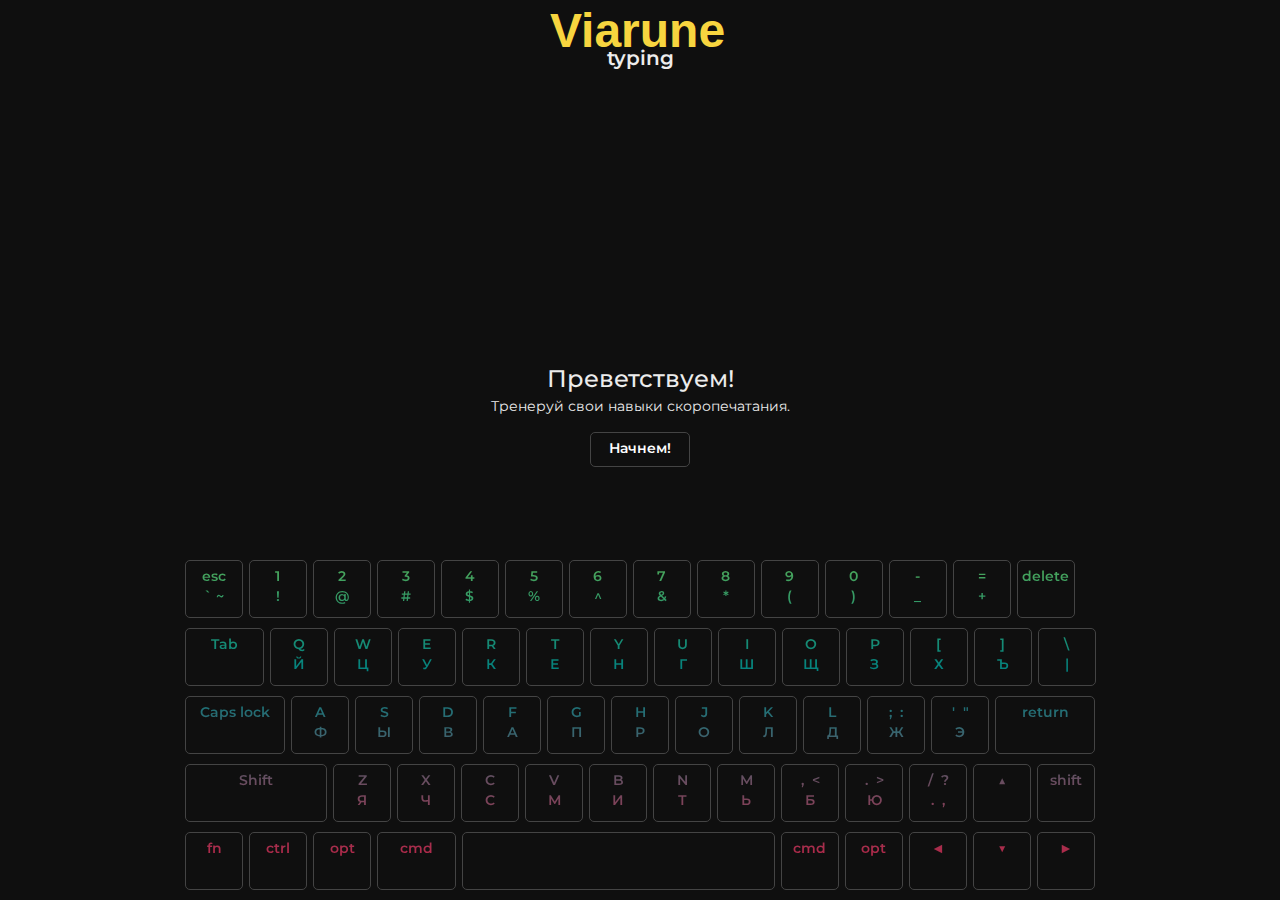
==== index.html @ 30b075eb "push" ====
<!DOCTYPE html>
<html lang="en">

<head>
    <meta charset="UTF-8">
    <meta http-equiv="X-UA-Compatible" content="IE=edge">
    <meta name="viewport" content="width=device-width, initial-scale=1.0">
    <title>Document</title>
    <link href="index.css" rel="stylesheet">
    <link href="style_logo.css" rel="stylesheet">
    <script src="logic.js"></script>
</head>

<body class="none_selection_text">
    <div id="header">
        <a class="header__title__logo">Viarune</a>
        <br>
        <a class="header__under-title">typing</a>
    </div>
    <div id="parameters" style="display: none;">
        <div id="parameters__time">
            <div id="parameters__time__title">
                Время печати
            </div>
            <div id="parameters__time__value">

            </div>
        </div>
        <div id="parameters__speed">
            <div id="parameters__speed__title">
                Скорость печати
            </div>
            <div id="parameters__speed__value">

            </div>
        </div>
        <div id="parameters__wrongs">
            <div id="parameters__wrongs__title">
                Точность(%)
            </div>
            <div id="parameters__wrongs__value">

            </div>
        </div>
    </div>
    <div id="main">
        <div id="content">
            <div id="welcome__text">
                <a class="welcome__title__text">Преветствуем!</a>
            </div>
            <div id="welcome__under-title">
                <a class="welcome__under-title__text">Тренеруй свои навыки скоропечатания.</a>
            </div>
            <div id="start__typing__button">
                <a class="button_key none_selection_text" onclick="start_typing()">Начнем!</a>
            </div>
        </div>
    </div>
    <div id="keyboard__block">
        <div id="background_block" class="none_selection_text">
            <div class="line_key">
                <div id="Backquote" class="key">esc<br>` ~</div>
                <div id="Digit1" class="key">1<br>!</div>
                <div id="Digit2" class="key">2<br>@</div>
                <div id="Digit3" class="key">3<br>#</div>
                <div id="Digit4" class="key">4<br>$</div>
                <div id="Digit5" class="key">5<br>%</div>
                <div id="Digit6" class="key">6<br>^</div>
                <div id="Digit7" class="key">7<br>&</div>
                <div id="Digit8" class="key">8<br>*</div>
                <div id="Digit9" class="key">9<br>(</div>
                <div id="Digit0" class="key">0<br>)</div>
                <div id="Minus" class="key">-<br>_</div>
                <div id="Equal" class="key">=<br>+</div>
                <div id="Backspace" class="key delete_key">delete<br>&nbsp;</div>
            </div>
            <div class="line_key">
                <div id="Tab" class="key opt_key">Tab<br>&nbsp;</div>
                <div id="KeyQ" class="key">Q<br>Й</div>
                <div id="KeyW" class="key">W<br>Ц</div>
                <div id="KeyE" class="key">E<br>У</div>
                <div id="KeyR" class="key">R<br>К</div>
                <div id="KeyT" class="key">T<br>Е</div>
                <div id="KeyY" class="key">Y<br>Н</div>
                <div id="KeyU" class="key">U<br>Г</div>
                <div id="KeyI" class="key">I<br>Ш</div>
                <div id="KeyO" class="key">O<br>Щ</div>
                <div id="KeyP" class="key">P<br>З</div>
                <div id="BracketLeft" class="key">[<br>Х</div>
                <div id="BracketRight" class="key">]<br>Ъ</div>
                <div id="Backslash" class="key">\<br>|</div>
            </div>
            <div class="line_key">
                <div id="CapsLock" class="key caps_key">Caps lock<br>&nbsp;</div>
                <div id="KeyA" class="key">A<br>Ф</div>
                <div id="KeyS" class="key">S<br>Ы</div>
                <div id="KeyD" class="key">D<br>В</div>
                <div id="KeyF" class="key">F<br>А</div>
                <div id="KeyG" class="key">G<br>П</div>
                <div id="KeyH" class="key">H<br>Р</div>
                <div id="KeyJ" class="key">J<br>О</div>
                <div id="KeyK" class="key">K<br>Л</div>
                <div id="KeyL" class="key">L<br>Д</div>
                <div id="Semicolon" class="key">;&nbsp;&nbsp;:<br>Ж</div>
                <div id="Quote" class="key">'&nbsp;&nbsp;"<br>Э</div>
                <div id="Enter" class="key caps_key">return<br>&nbsp;</div>
            </div>
            <div class="line_key">
                <div id="ShiftLeft" class="key shift__key">Shift<br>&nbsp;</div>
                <div id="KeyZ" class="key">Z<br>Я</div>
                <div id="KeyX" class="key">X<br>Ч</div>
                <div id="KeyC" class="key">C<br>С</div>
                <div id="KeyV" class="key">V<br>М</div>
                <div id="KeyB" class="key">B<br>И</div>
                <div id="KeyN" class="key">N<br>Т</div>
                <div id="KeyM" class="key">M<br>Ь</div>
                <div id="Comma" class="key">,&nbsp;&nbsp;&lt;<br>Б</div>
                <div id="Period" class="key">.&nbsp;&nbsp;&gt;<br>Ю</div>
                <div id="Slash" class="key">/&nbsp;&nbsp;?<br>.&nbsp;&nbsp;,</div>
                <div id="ArrowUp" class="key">&#9650;<br>&nbsp;</div>
                <div id="ShiftRight" class="key">shift<br>&nbsp;</div>
            </div>
            <div class="line_key">
                <div id="Keyfn" class="key">fn<br>&nbsp;</div>
                <div id="ControlLeft" class="key">ctrl<br>&nbsp;</div>
                <div id="AltLeft" class="key">opt<br>&nbsp;</div>
                <div id="MetaLeft" class="key opt_key">cmd<br>&nbsp;</div>
                <div id="Space" class="key space__key">&nbsp;<br>&nbsp;</div>
                <div id="MetaRight" class="key">cmd<br>&nbsp;</div>
                <div id="AltRight" class="key">opt<br>&nbsp;</div>
                <div id="ArrowLeft" class="key">&#9668;<br>&nbsp;</div>
                <div id="ArrowDown" class="key">&#9660;<br>&nbsp;</div>
                <div id="ArrowRight" class="key">&#9658;<br>&nbsp;</div>
            </div>
        </div>
    </div>

</body>

</html>
---- index.css ----
@import url('https://fonts.googleapis.com/css?family=Montserrat:100,100i,200,200i,300,300i,400,400i,500,500i,600,600i,700,700i,800,800i,900,900i&display=swap&subset=cyrillic');
@import url(https://allfont.net/allfont.css?fonts=agency-fb);
@import url(https://allfont.net/allfont.css?fonts=agency-fb-bold);
body,
html {
    margin: 0;
    padding: 0;
    height: 100%;
    width: 100%;
    background-color: rgb(15, 15, 15);
    min-width: 931px;
    font-size: 0;
}

body {
    display: grid;
    grid-template-areas: "header" "parameters" "type_block" "keyboard__block";
    grid-template-rows: 1fr 1fr 2fr 350px;
}

#main {
    display: grid;
    grid-area: type_block;
    align-content: center;
}

.none_selection_text {
    -webkit-touch-callout: none;
    -webkit-user-select: none;
    -khtml-user-select: none;
    -moz-user-select: none;
    -ms-user-select: none;
    user-select: none;
}

#header {
    grid-template: header;
    text-align: center;
    padding: 20px 0;
}

#parameters {
    grid-area: parameters;
    display: grid;
    grid-template-areas: "air_l parameters__time parameters__speed parameters__wrongs air_r";
    grid-template-columns: 1fr 1fr 1fr 1fr 1fr;
    color: #ececec;
    font-family: Montserrat;
    font-style: normal;
    font-weight: 400;
    font-size: 24px;
    align-items: center;
}

#parameters__time,
#parameters__speed,
#parameters__wrongs {
    text-align: center;
    display: inline-block;
    vertical-align: middle;
}

#parameters__time__title,
#parameters__speed__title,
#parameters__wrongs__title {
    padding-bottom: 15px;
    font-size: 20px;
}

#parameters__time {
    grid-area: parameters__time;
}

#parameters__speed {
    grid-area: parameters__speed;
}

#parameters__wrongs {
    grid-area: parameters__wrongs;
}

#big_char {
    font-family: Montserrat;
    font-style: normal;
    font-weight: 500;
    font-size: 64px;
    background-color: #FFF;
    width: 1em;
    text-align: center;
    border-radius: 10px;
    margin: 0 auto 0 auto;
    padding: 0.5em;
    margin-bottom: 20px;
}

#content {
    text-align: center;
}

.header__title__logo {
    font-family: 'Agency FB Bold', arial;
    padding-right: 5px;
    color: #f7d53f;
    font-style: normal;
    font-weight: 600;
    font-size: 48px;
    line-height: 22px;
}

.header__under-title {
    font-family: Montserrat;
    color: #ececec;
    font-style: normal;
    font-weight: 600;
    font-size: 20px;
    line-height: 22px;
}

#welcome__text {
    padding: 10px;
}

#welcome__under-title {
    padding-bottom: 10px;
}

.welcome__title__text {
    font-family: Montserrat;
    font-style: normal;
    font-weight: 500;
    font-size: 24px;
    line-height: 22px;
    color: #ececec;
}

.welcome__under-title__text {
    font-family: Montserrat;
    font-style: normal;
    font-weight: normal;
    font-size: 14px;
    line-height: 12px;
    color: #ececec;
}

.work__text {
    font-family: Montserrat;
    font-style: normal;
    font-weight: normal;
    font-size: 0px;
    color: #ececec;
    margin: 0 auto;
    max-width: 910px;
    overflow-x: auto;
    padding: 15px 0 10px 0;
}

.work__text::-webkit-scrollbar {
    width: 0;
    height: 0;
}

#lenta__text {
    font-size: 0px;
    height: auto;
    white-space: nowrap;
    word-wrap: break-word;
}

#past__text {
    font-family: Montserrat;
    font-style: normal;
    font-weight: normal;
    font-size: 30px;
    line-height: 0px;
    color: #4b4949;
}

#now__char {
    font-family: Montserrat;
    font-style: normal;
    font-weight: normal;
    font-size: 30px;
    line-height: 0px;
    color: #ececec;
}

#carriage__char {
    font-family: Montserrat;
    font-style: normal;
    font-weight: normal;
    font-size: 30px;
    line-height: 0px;
    padding: 0;
    margin: 0;
}

#future__text {
    font-family: Montserrat;
    font-style: normal;
    font-weight: normal;
    font-size: 30px;
    line-height: 0px;
    color: #ececec;
}

#start__typing__button {
    text-align: center;
    padding-top: 10px;
}

.style_wrong {
    color: crimson;
    animation: style_wrong 2s infinite alternate;
}

@keyframes style_wrong {
    50% {
        color: darkviolet;
    }
}

.style_ok {
    color: #85FFBD;
    animation: style_ok 2s infinite alternate;
}

@keyframes style_ok {
    50% {
        color: #FFFB7D;
    }
}
---- style_logo.css ----
#keyboard__block {
    grid-area: keyboard__block;
    text-align: center;
}

.key {
    padding-top: 5px;
    display: inline-block;
    color: transparent;
    border: 1px solid rgb(68, 68, 68);
    border-radius: 5px;
    font-family: Montserrat;
    font-style: normal;
    font-weight: 600;
    font-size: 14px;
    line-height: 20px;
    height: calc(4em - 5px);
    width: 4em;
    background-color: rgb(10, 10, 10);
    background: linear-gradient(crimson, gold, yellowgreen, teal, crimson);
    -webkit-background-clip: text;
    -webkit-text-fill-color: transparent;
    background-attachment: fixed;
    animation: background 4s infinite alternate;
}

.key:hover {
    text-decoration-line: none;
    cursor: pointer;
    background: rgb(10, 10, 10);
    color: #FFF;
    -webkit-text-fill-color: #FFF;
}

.key_down,
.key:active {
    text-decoration-line: none;
    cursor: pointer;
    background: rgb(6, 6, 6);
    color: #FFF;
    -webkit-text-fill-color: #FFF;
}

.line_key {
    font-size: 24px;
    margin: 10px 0;
    background-color: transparent;
    color: transparent;
}

.space__key {
    width: 22.2em;
}

.shift__key {
    width: 10em;
}

.opt_key {
    width: 5.5em;
}

.return_key {
    width: 10em;
}

.caps_key {
    width: 7em;
}

.delete_key {
    margin-right: 1.5em;
}

.button_key {
    padding-top: 5px;
    display: inline-block;
    color: transparent;
    border: 1px solid rgb(68, 68, 68);
    border-radius: 5px;
    font-family: Montserrat;
    font-style: normal;
    font-weight: 600;
    font-size: 14px;
    line-height: 20px;
    height: calc(4em - 5px);
    width: 4em;
    background-color: rgb(15, 15, 15);
    width: 7em;
    height: 2em;
    margin: auto 0;
    font-size: 14px;
    padding: auto;
    margin: 0;
    color: #fff;
}

.button_key:hover {
    background-color: rgb(10, 10, 10);
}

.button_key:active {
    background-color: rgb(6, 6, 6);
}

@keyframes background {
    100% {
        background-position: 0 600px;
    }
}
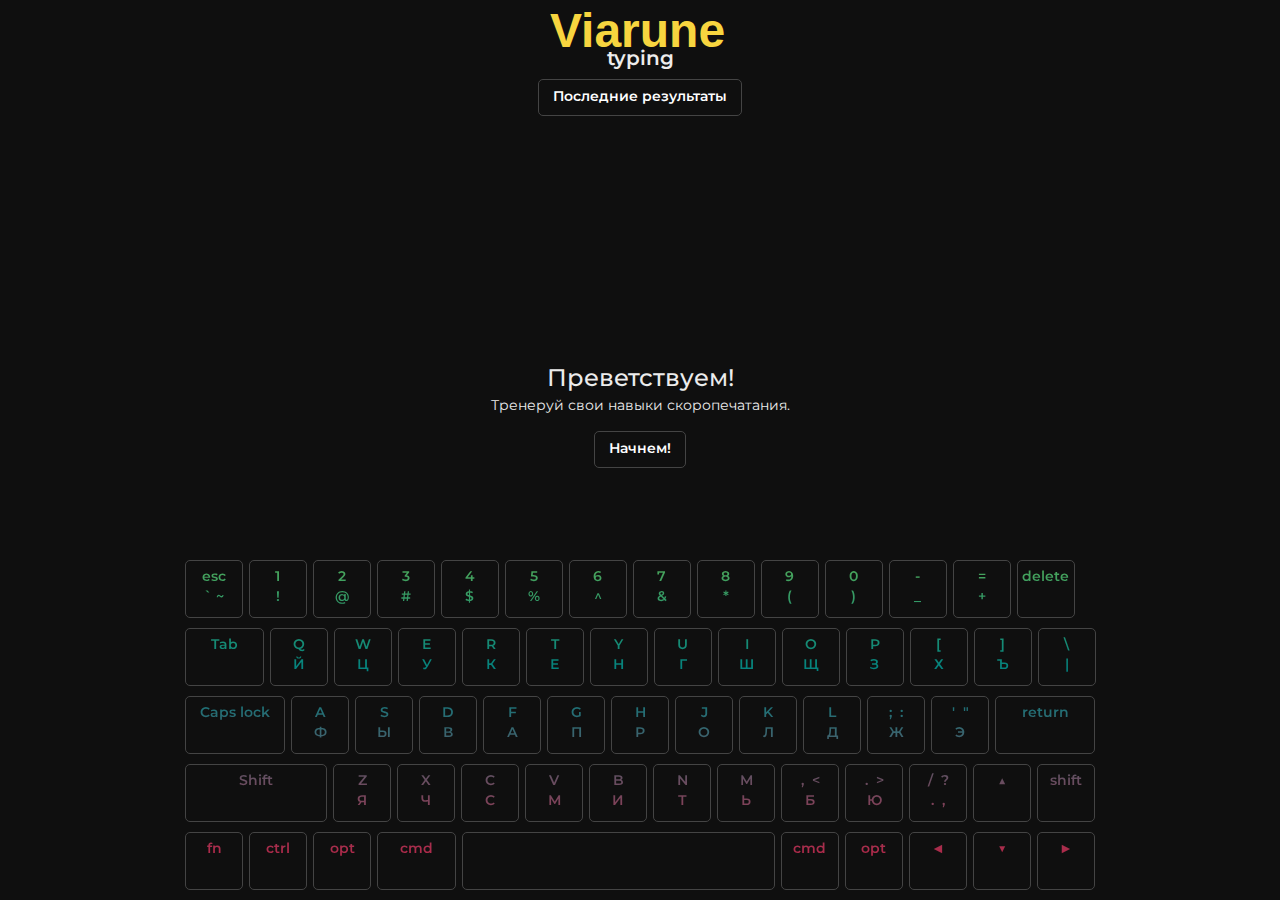
==== commit 88d08ccf: "add result button" ====
--- a/index.html
+++ b/index.html
@@ -16,6 +16,9 @@
         <a class="header__title__logo">Viarune</a>
         <br>
         <a class="header__under-title">typing</a>
+        <div id="start__typing__button">
+            <a class="button_key none_selection_text" onclick="get_result()">Последние результаты</a>
+        </div>
     </div>
     <div id="parameters" style="display: none;">
         <div id="parameters__time">
@@ -28,7 +31,7 @@
         </div>
         <div id="parameters__speed">
             <div id="parameters__speed__title">
-                Скорость печати
+                Полезная скорость
             </div>
             <div id="parameters__speed__value">
 
@@ -36,7 +39,7 @@
         </div>
         <div id="parameters__wrongs">
             <div id="parameters__wrongs__title">
-                Точность(%)
+                Кол-во ошибок
             </div>
             <div id="parameters__wrongs__value">
 
--- a/index.css
+++ b/index.css
@@ -1,6 +1,10 @@
 @import url('https://fonts.googleapis.com/css?family=Montserrat:100,100i,200,200i,300,300i,400,400i,500,500i,600,600i,700,700i,800,800i,900,900i&display=swap&subset=cyrillic');
-@import url(https://allfont.net/allfont.css?fonts=agency-fb);
-@import url(https://allfont.net/allfont.css?fonts=agency-fb-bold);
+
+/* @import url(https://allfont.net/allfont.css?fonts=agency-fb); */
+
+
+/* @import url(https://allfont.net/allfont.css?fonts=agency-fb-bold); */
+
 body,
 html {
     margin: 0;
@@ -208,6 +212,10 @@
     padding-top: 10px;
 }
 
+.button_key {
+    cursor: pointer;
+}
+
 .style_wrong {
     color: crimson;
     animation: style_wrong 2s infinite alternate;
--- a/style_logo.css
+++ b/style_logo.css
@@ -81,16 +81,11 @@
     font-family: Montserrat;
     font-style: normal;
     font-weight: 600;
+    background-color: rgb(15, 15, 15);
+    height: 2em;
+    /* margin: auto; */
     font-size: 14px;
-    line-height: 20px;
-    height: calc(4em - 5px);
-    width: 4em;
-    background-color: rgb(15, 15, 15);
-    width: 7em;
-    height: 2em;
-    margin: auto 0;
-    font-size: 14px;
-    padding: auto;
+    padding: 0.5em 1em 0em 1em;
     margin: 0;
     color: #fff;
 }
